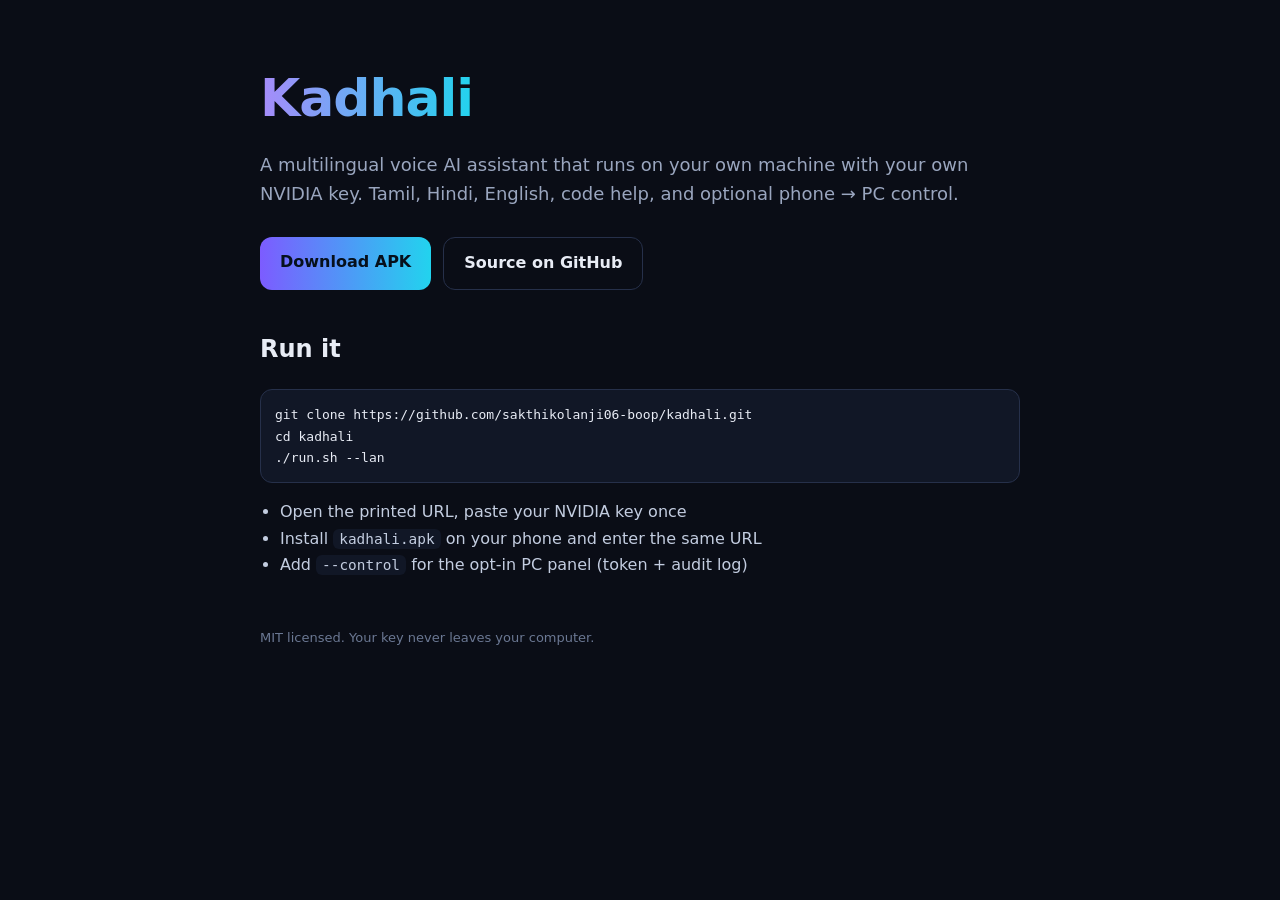
==== docs/index.html @ 9f773173 "Add GitHub Pages landing page" ====
<!doctype html>
<html lang="en">
<head>
<meta charset="utf-8"/>
<meta name="viewport" content="width=device-width,initial-scale=1"/>
<title>Kadhali — voice AI on your own key</title>
<style>
  :root{color-scheme:dark}
  body{margin:0;font:16px/1.65 system-ui,-apple-system,"Segoe UI",Roboto,sans-serif;background:#0a0d16;color:#e8ecf5}
  main{max-width:760px;margin:0 auto;padding:56px 20px 80px}
  h1{font-size:clamp(32px,6vw,52px);margin:0 0 8px;letter-spacing:-.02em}
  h1 span{background:linear-gradient(90deg,#a78bfa,#22d3ee);-webkit-background-clip:text;background-clip:text;color:transparent}
  p.lead{color:#9aa6bf;font-size:18px;margin:0 0 28px}
  .btns{display:flex;gap:12px;flex-wrap:wrap;margin:24px 0 40px}
  a.btn{display:inline-block;padding:12px 20px;border-radius:12px;text-decoration:none;font-weight:600}
  a.primary{background:linear-gradient(90deg,#7c5cff,#22d3ee);color:#06101c}
  a.ghost{border:1px solid #26304a;color:#e8ecf5}
  pre{background:#111726;border:1px solid #26304a;border-radius:12px;padding:14px;overflow:auto;font-size:13px}
  ul{padding-left:20px;color:#c3cde0}
  code{background:#111726;padding:2px 6px;border-radius:6px;font-size:.9em}
  footer{margin-top:48px;color:#6b7893;font-size:13px}
</style>
</head>
<body>
<main>
  <h1><span>Kadhali</span></h1>
  <p class="lead">A multilingual voice AI assistant that runs on your own machine with your own NVIDIA key. Tamil, Hindi, English, code help, and optional phone → PC control.</p>
  <div class="btns">
    <a class="btn primary" href="https://github.com/sakthikolanji06-boop/kadhali/releases/latest">Download APK</a>
    <a class="btn ghost" href="https://github.com/sakthikolanji06-boop/kadhali">Source on GitHub</a>
  </div>
  <h2>Run it</h2>
  <pre>git clone https://github.com/sakthikolanji06-boop/kadhali.git
cd kadhali
./run.sh --lan</pre>
  <ul>
    <li>Open the printed URL, paste your NVIDIA key once</li>
    <li>Install <code>kadhali.apk</code> on your phone and enter the same URL</li>
    <li>Add <code>--control</code> for the opt-in PC panel (token + audit log)</li>
  </ul>
  <footer>MIT licensed. Your key never leaves your computer.</footer>
</main>
</body>
</html>
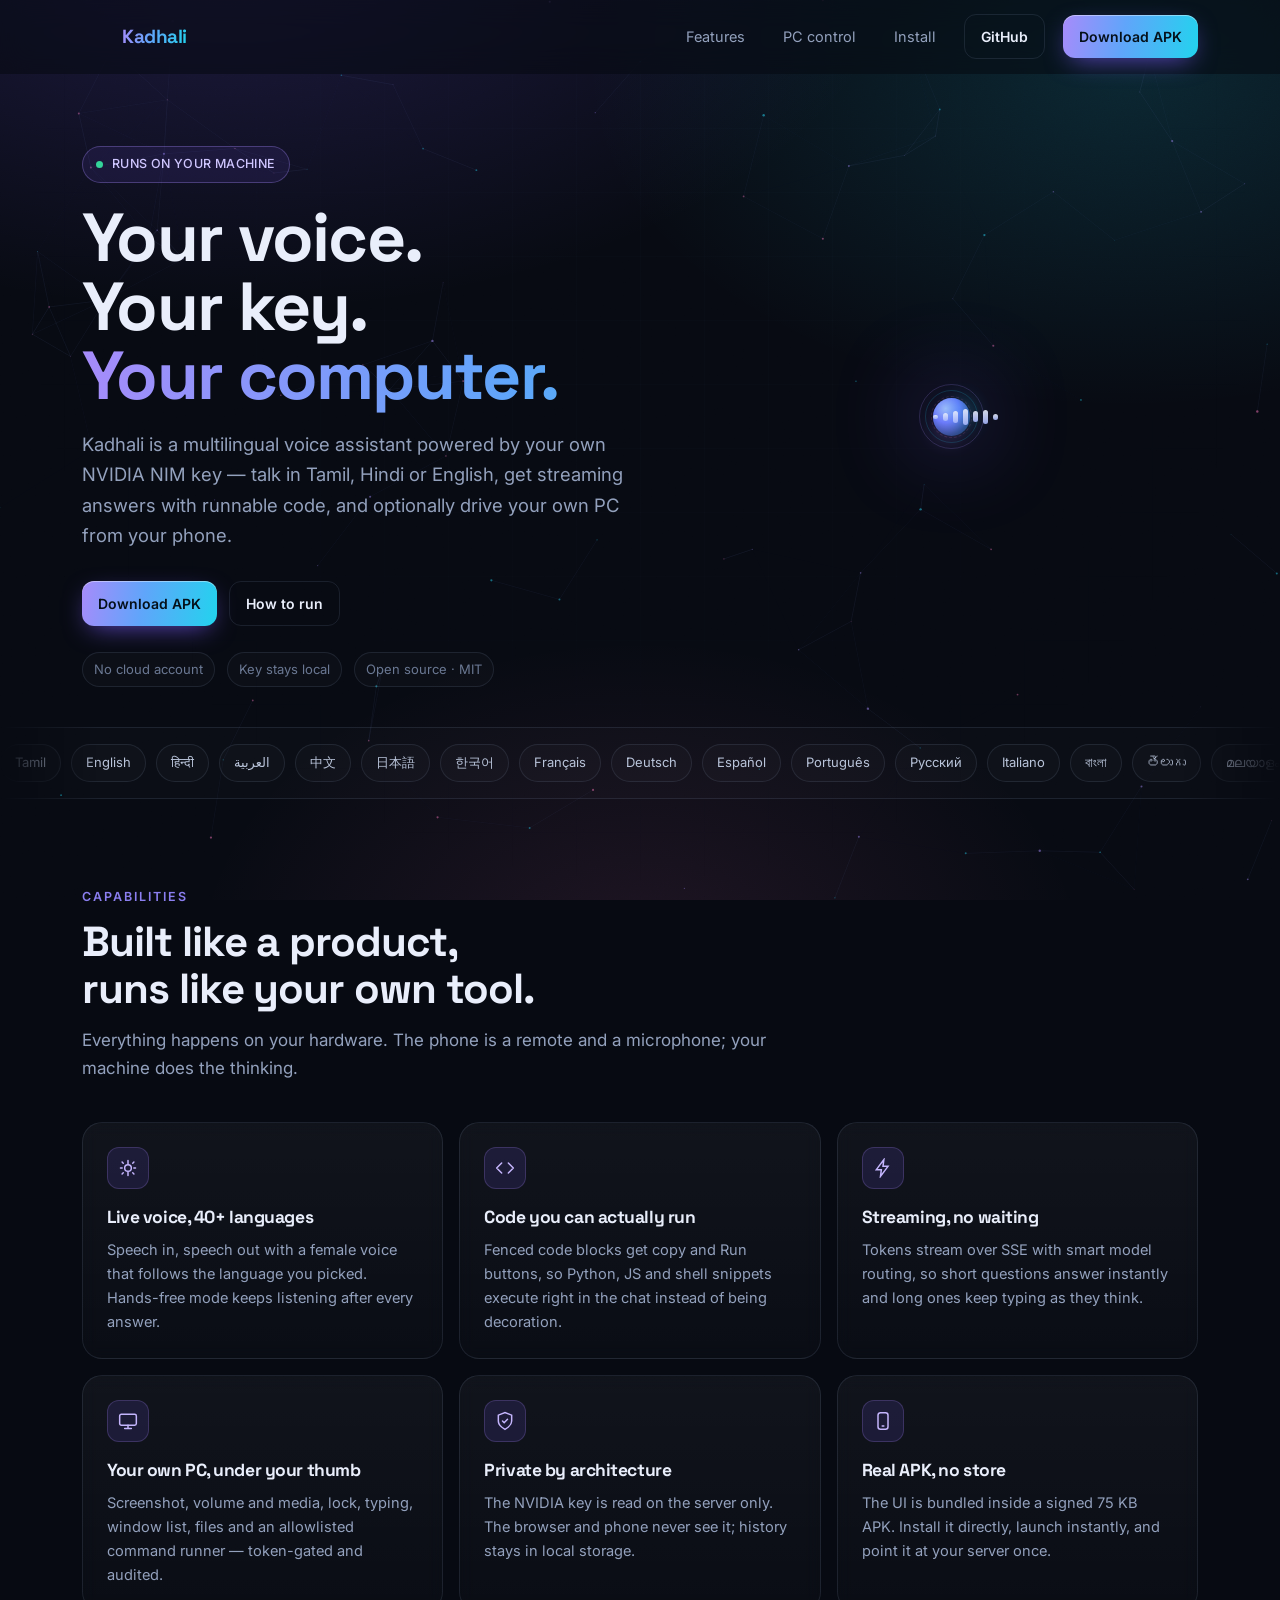
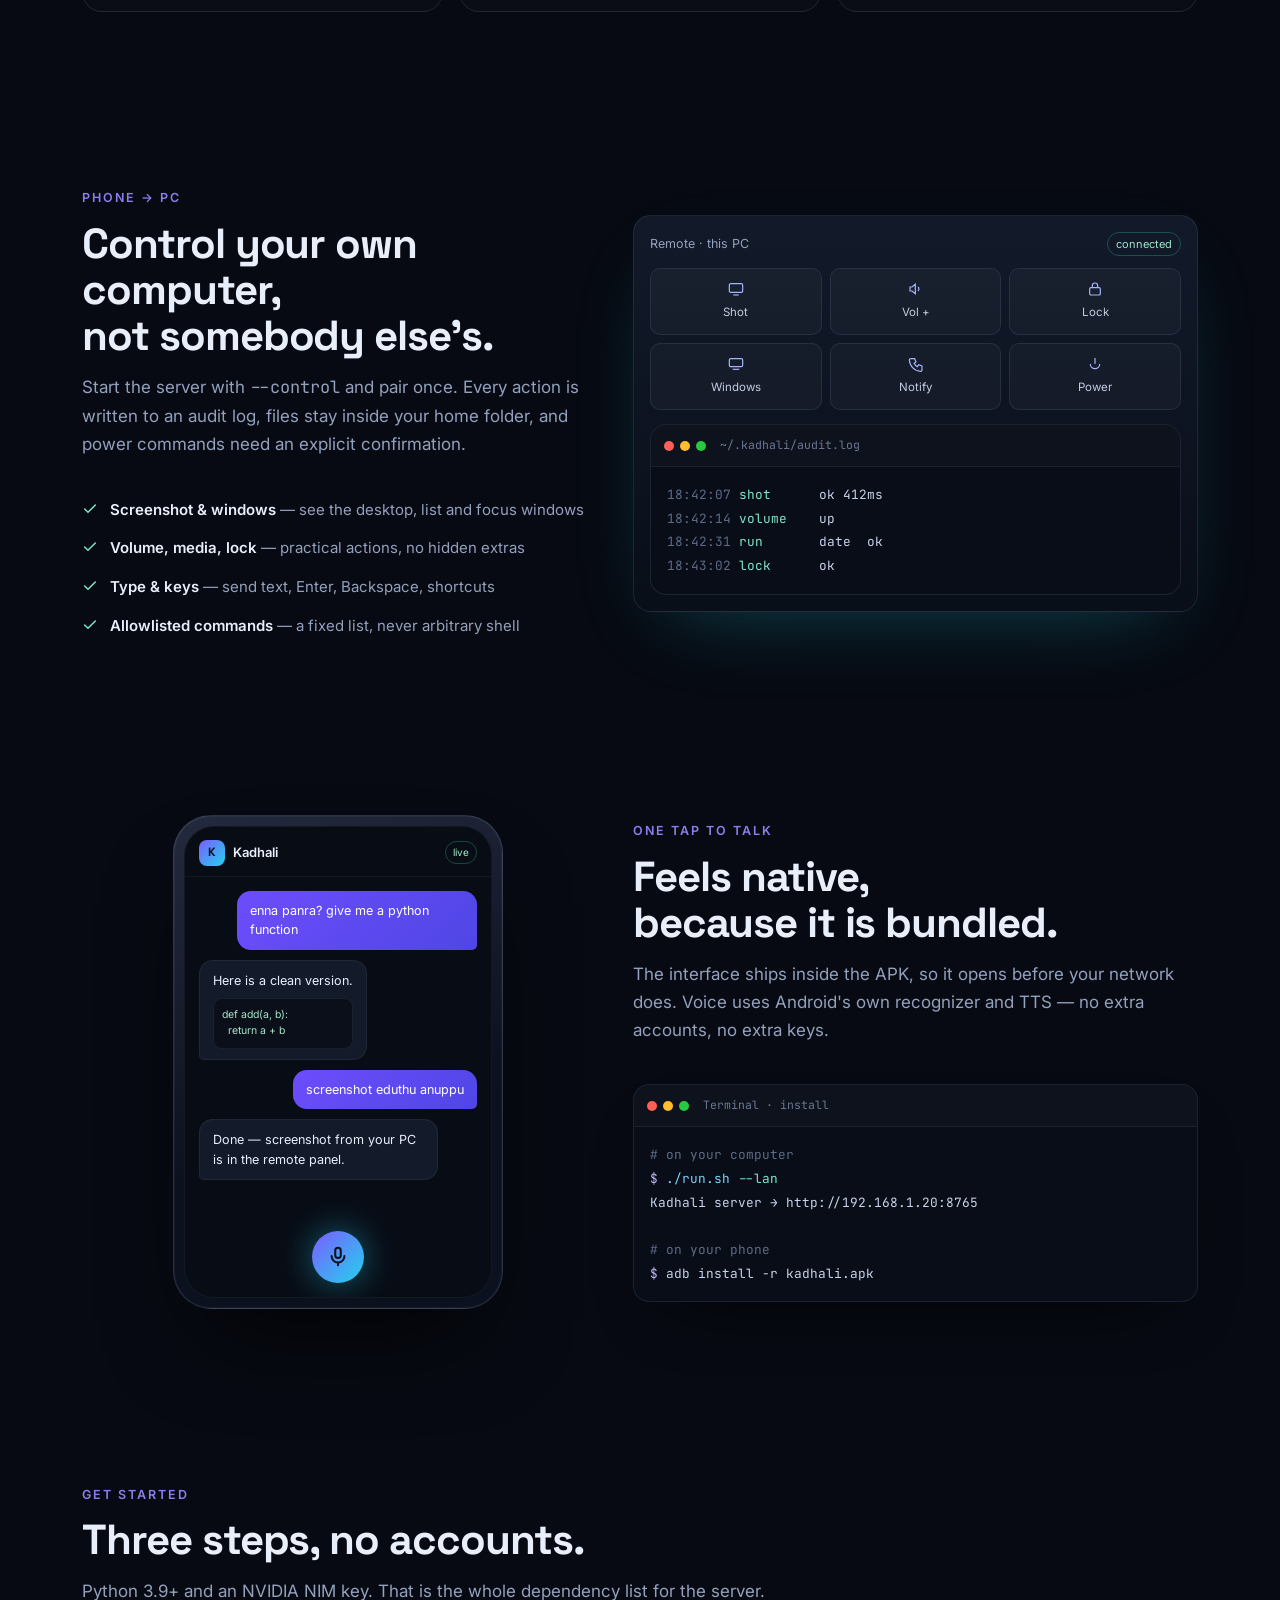
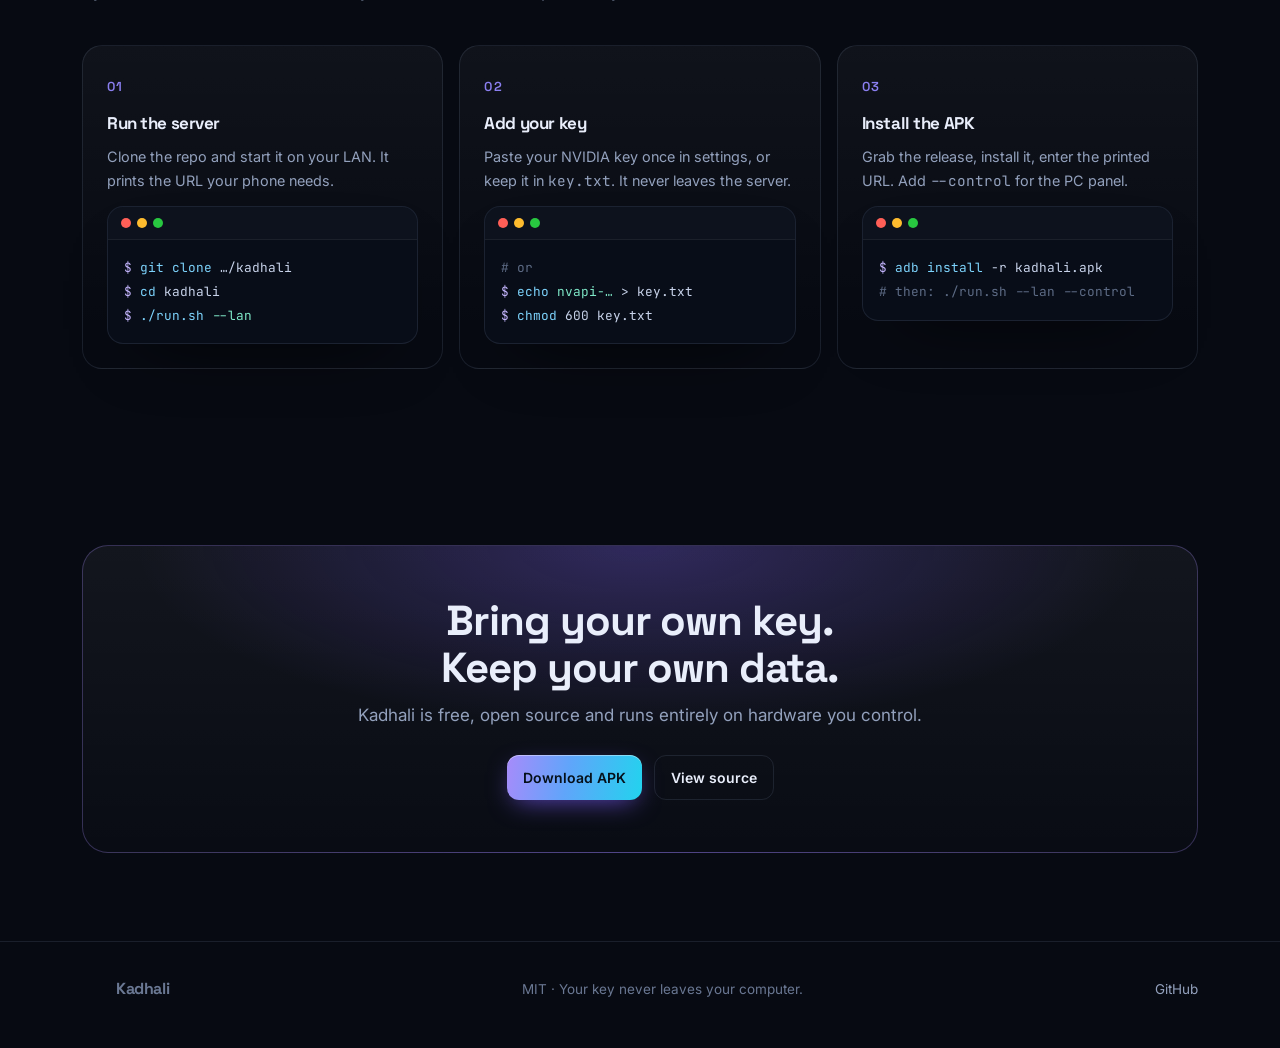
==== commit f3217668: "Redesign landing page: aurora hero, animated orb, glass cards, phone mockup" ====
--- a/docs/index.html
+++ b/docs/index.html
@@ -2,43 +2,479 @@
 <html lang="en">
 <head>
 <meta charset="utf-8"/>
-<meta name="viewport" content="width=device-width,initial-scale=1"/>
-<title>Kadhali — voice AI on your own key</title>
+<meta name="viewport" content="width=device-width,initial-scale=1,viewport-fit=cover"/>
+<title>Kadhali — Voice AI on your own key</title>
+<meta name="description" content="Kadhali is a multilingual voice AI assistant that runs on your own machine with your own NVIDIA key — plus opt-in control of your own computer from your phone."/>
+<meta name="theme-color" content="#070a12"/>
+<meta property="og:title" content="Kadhali — Voice AI on your own key"/>
+<meta property="og:description" content="Speak in Tamil, Hindi, English. Code help, streaming answers, and your own PC under your thumb."/>
+<meta property="og:type" content="website"/>
+<link rel="icon" href="data:image/svg+xml,%3Csvg xmlns='http://www.w3.org/2000/svg' viewBox='0 0 64 64'%3E%3Cdefs%3E%3ClinearGradient id='g' x1='0' y1='0' x2='1' y2='1'%3E%3Cstop offset='0' stop-color='%23a78bfa'/%3E%3Cstop offset='1' stop-color='%2322d3ee'/%3E%3C/linearGradient%3E%3C/defs%3E%3Crect width='64' height='64' rx='16' fill='%230b1020'/%3E%3Cg stroke='url(%23g)' stroke-width='5' stroke-linecap='round'%3E%3Cpath d='M14 32v0'/%3E%3Cpath d='M23 24v16'/%3E%3Cpath d='M32 16v32'/%3E%3Cpath d='M41 24v16'/%3E%3Cpath d='M50 32v0'/%3E%3C/g%3E%3C/svg%3E"/>
+<link rel="preconnect" href="https://fonts.googleapis.com"/>
+<link rel="preconnect" href="https://fonts.gstatic.com" crossorigin/>
+<link href="https://fonts.googleapis.com/css2?family=Space+Grotesk:wght@500;600;700&family=Inter:wght@400;500;600&family=JetBrains+Mono:wght@400;500&display=swap" rel="stylesheet"/>
 <style>
-  :root{color-scheme:dark}
-  body{margin:0;font:16px/1.65 system-ui,-apple-system,"Segoe UI",Roboto,sans-serif;background:#0a0d16;color:#e8ecf5}
-  main{max-width:760px;margin:0 auto;padding:56px 20px 80px}
-  h1{font-size:clamp(32px,6vw,52px);margin:0 0 8px;letter-spacing:-.02em}
-  h1 span{background:linear-gradient(90deg,#a78bfa,#22d3ee);-webkit-background-clip:text;background-clip:text;color:transparent}
-  p.lead{color:#9aa6bf;font-size:18px;margin:0 0 28px}
-  .btns{display:flex;gap:12px;flex-wrap:wrap;margin:24px 0 40px}
-  a.btn{display:inline-block;padding:12px 20px;border-radius:12px;text-decoration:none;font-weight:600}
-  a.primary{background:linear-gradient(90deg,#7c5cff,#22d3ee);color:#06101c}
-  a.ghost{border:1px solid #26304a;color:#e8ecf5}
-  pre{background:#111726;border:1px solid #26304a;border-radius:12px;padding:14px;overflow:auto;font-size:13px}
-  ul{padding-left:20px;color:#c3cde0}
-  code{background:#111726;padding:2px 6px;border-radius:6px;font-size:.9em}
-  footer{margin-top:48px;color:#6b7893;font-size:13px}
+  :root{
+    --bg:#070a12; --bg2:#0a0f1c; --card:rgba(18,24,40,.62); --line:rgba(140,160,200,.14);
+    --tx:#e9eefb; --mut:#93a1bd; --dim:#6a7893;
+    --v:#a78bfa; --c:#22d3ee; --p:#f472b6; --g:#34d399;
+    --grad:linear-gradient(100deg,#a78bfa 0%,#60a5fa 45%,#22d3ee 100%);
+    --r:20px; --max:1160px;
+  }
+  *{box-sizing:border-box}
+  html{scroll-behavior:smooth}
+  body{
+    margin:0;background:var(--bg);color:var(--tx);
+    font:16px/1.65 Inter,system-ui,-apple-system,"Segoe UI",Roboto,sans-serif;
+    -webkit-font-smoothing:antialiased;overflow-x:hidden;
+  }
+  h1,h2,h3,.brand{font-family:"Space Grotesk",Inter,sans-serif;letter-spacing:-.025em}
+  a{color:inherit}
+  code,pre{font-family:"JetBrains Mono",ui-monospace,monospace}
+
+  /* ---------- background field ---------- */
+  .field{position:fixed;inset:0;z-index:-2;overflow:hidden;background:
+    radial-gradient(1100px 620px at 18% -8%,rgba(124,92,255,.20),transparent 62%),
+    radial-gradient(900px 560px at 88% 8%,rgba(34,211,238,.14),transparent 60%),
+    radial-gradient(700px 520px at 50% 108%,rgba(244,114,182,.10),transparent 64%),
+    var(--bg);}
+  .field:after{content:"";position:absolute;inset:0;opacity:.35;
+    background-image:url("data:image/svg+xml,%3Csvg xmlns='http://www.w3.org/2000/svg' width='160' height='160'%3E%3Cfilter id='n'%3E%3CfeTurbulence type='fractalNoise' baseFrequency='.85' numOctaves='3'/%3E%3CfeColorMatrix type='saturate' values='0'/%3E%3C/filter%3E%3Crect width='160' height='160' filter='url(%23n)' opacity='.35'/%3E%3C/svg%3E");
+    mix-blend-mode:overlay;pointer-events:none}
+  #stars{position:fixed;inset:0;z-index:-1;pointer-events:none;opacity:.9}
+  .grid-lines{position:fixed;inset:0;z-index:-1;pointer-events:none;opacity:.25;
+    background-image:linear-gradient(rgba(140,160,200,.08) 1px,transparent 1px),linear-gradient(90deg,rgba(140,160,200,.08) 1px,transparent 1px);
+    background-size:64px 64px;
+    mask-image:radial-gradient(circle at 50% 30%,#000 20%,transparent 78%)}
+
+  /* ---------- nav ---------- */
+  header{position:sticky;top:0;z-index:40;backdrop-filter:blur(14px);
+    background:rgba(7,10,18,.55);border-bottom:1px solid transparent;transition:.3s}
+  header.scrolled{background:rgba(7,10,18,.82);border-bottom-color:var(--line)}
+  .nav{max-width:var(--max);margin:0 auto;padding:14px 22px;display:flex;align-items:center;gap:18px}
+  .brand{display:flex;align-items:center;gap:10px;font-weight:700;font-size:19px;text-decoration:none}
+  .brand svg{width:30px;height:30px}
+  .brand b{background:var(--grad);-webkit-background-clip:text;background-clip:text;color:transparent}
+  .nav .sp{flex:1}
+  .nav a.lnk{color:var(--mut);text-decoration:none;font-size:14.5px;padding:8px 10px;border-radius:10px;transition:.2s}
+  .nav a.lnk:hover{color:var(--tx);background:rgba(255,255,255,.05)}
+  .cta{display:inline-flex;align-items:center;gap:8px;padding:10px 16px;border-radius:12px;
+    font-weight:600;font-size:14px;text-decoration:none;white-space:nowrap;
+    background:var(--grad);color:#05101a;
+    box-shadow:0 8px 26px -8px rgba(124,92,255,.75),inset 0 1px 0 rgba(255,255,255,.4);transition:.25s}
+  .cta:hover{transform:translateY(-1px);box-shadow:0 12px 34px -8px rgba(34,211,238,.7)}
+  .cta.ghost{background:transparent;color:var(--tx);border:1px solid var(--line);box-shadow:none}
+  .cta.ghost:hover{background:rgba(255,255,255,.05);border-color:rgba(167,139,250,.45)}
+  @media(max-width:860px){.nav a.lnk{display:none}}
+
+  /* ---------- hero ---------- */
+  .wrap{max-width:var(--max);margin:0 auto;padding:0 22px}
+  .hero{display:grid;grid-template-columns:1.08fr .92fr;gap:44px;align-items:center;
+    padding:72px 22px 40px;max-width:var(--max);margin:0 auto}
+  @media(max-width:1000px){.hero{grid-template-columns:1fr;padding-top:52px;gap:34px;text-align:center}}
+  .tag{display:inline-flex;align-items:center;gap:9px;padding:7px 13px;border-radius:999px;
+    border:1px solid rgba(167,139,250,.32);background:rgba(124,92,255,.10);
+    color:#cfc6ff;font-size:12.5px;font-weight:500;letter-spacing:.03em;text-transform:uppercase}
+  .dot{width:7px;height:7px;border-radius:50%;background:var(--g);box-shadow:0 0 0 0 rgba(52,211,153,.6);animation:pulse 2.4s infinite}
+  @keyframes pulse{0%{box-shadow:0 0 0 0 rgba(52,211,153,.55)}70%{box-shadow:0 0 0 10px rgba(52,211,153,0)}100%{box-shadow:0 0 0 0 rgba(52,211,153,0)}}
+  h1{font-size:clamp(38px,5.4vw,68px);line-height:1.02;margin:20px 0 18px;font-weight:700}
+  h1 .grad{background:var(--grad);background-size:200% 100%;-webkit-background-clip:text;background-clip:text;color:transparent;animation:slide 9s linear infinite}
+  @keyframes slide{to{background-position:200% 0}}
+  .sub{color:var(--mut);font-size:clamp(16px,1.5vw,18.5px);max-width:56ch;margin:0 0 30px}
+  @media(max-width:1000px){.sub{margin-left:auto;margin-right:auto}}
+  .row{display:flex;gap:12px;flex-wrap:wrap}
+  @media(max-width:1000px){.row{justify-content:center}}
+  .pill{display:inline-flex;gap:8px;align-items:center;font-size:13px;color:var(--dim);
+    border:1px solid var(--line);padding:6px 11px;border-radius:999px;background:rgba(255,255,255,.02)}
+
+  /* hero visual */
+  .orb{position:relative;aspect-ratio:1/1;max-width:430px;margin:0 auto;display:grid;place-items:center}
+  .orb .ring{position:absolute;inset:0;border-radius:50%;border:1px solid rgba(167,139,250,.20);
+    animation:spin 24s linear infinite}
+  .orb .ring:nth-child(2){inset:9%;border-color:rgba(34,211,238,.18);animation-duration:18s;animation-direction:reverse}
+  .orb .ring:nth-child(3){inset:18%;border-style:dashed;border-color:rgba(244,114,182,.16);animation-duration:32s}
+  @keyframes spin{to{transform:rotate(360deg)}}
+  .core{width:58%;aspect-ratio:1;border-radius:50%;position:relative;
+    background:radial-gradient(circle at 34% 28%,#c4b5fd 0%,#7c5cff 38%,#2b1a6b 72%,#100a26 100%);
+    box-shadow:0 0 90px 10px rgba(124,92,255,.42),inset 0 0 60px rgba(34,211,238,.28);
+    display:grid;place-items:center;animation:breathe 6s ease-in-out infinite}
+  @keyframes breathe{50%{transform:scale(1.045)}}
+  .core:before{content:"";position:absolute;inset:-2px;border-radius:50%;
+    background:conic-gradient(from 0deg,transparent,rgba(34,211,238,.65),transparent 38%,rgba(167,139,250,.6),transparent 72%);
+    filter:blur(10px);opacity:.85;animation:spin 12s linear infinite}
+  .bars{display:flex;gap:5px;align-items:center;height:44%;position:relative;z-index:1}
+  .bars i{width:5px;border-radius:5px;background:linear-gradient(180deg,#e9eefb,#a5b4fc);opacity:.9;
+    animation:eq 1.15s ease-in-out infinite}
+  .bars i:nth-child(1){height:22%;animation-delay:-.1s}.bars i:nth-child(2){height:46%;animation-delay:-.35s}
+  .bars i:nth-child(3){height:72%;animation-delay:-.2s}.bars i:nth-child(4){height:94%;animation-delay:-.55s}
+  .bars i:nth-child(5){height:64%;animation-delay:-.15s}.bars i:nth-child(6){height:82%;animation-delay:-.45s}
+  .bars i:nth-child(7){height:38%;animation-delay:-.3s}
+  @keyframes eq{50%{transform:scaleY(.32)}}
+
+  /* ---------- sections ---------- */
+  section{padding:88px 0;position:relative}
+  .kicker{font-size:12.5px;letter-spacing:.16em;text-transform:uppercase;color:#8b7ff0;font-weight:600;margin:0 0 12px}
+  h2{font-size:clamp(27px,3.6vw,42px);line-height:1.1;margin:0 0 14px}
+  .lead{color:var(--mut);max-width:64ch;margin:0 0 40px;font-size:17px}
+
+  .grid{display:grid;gap:16px;grid-template-columns:repeat(3,1fr)}
+  @media(max-width:940px){.grid{grid-template-columns:repeat(2,1fr)}}
+  @media(max-width:620px){.grid{grid-template-columns:1fr}}
+  .card{position:relative;padding:24px;border-radius:var(--r);border:1px solid var(--line);
+    background:linear-gradient(180deg,rgba(255,255,255,.045),rgba(255,255,255,.015));
+    backdrop-filter:blur(8px);transition:transform .35s,border-color .35s,box-shadow .35s;overflow:hidden}
+  .card:before{content:"";position:absolute;inset:-1px;border-radius:inherit;padding:1px;opacity:0;transition:.35s;
+    background:linear-gradient(140deg,rgba(167,139,250,.7),transparent 40%,rgba(34,211,238,.6));
+    -webkit-mask:linear-gradient(#000 0 0) content-box,linear-gradient(#000 0 0);
+    -webkit-mask-composite:xor;mask-composite:exclude;pointer-events:none}
+  .card:hover{transform:translateY(-4px);box-shadow:0 24px 60px -28px rgba(124,92,255,.55)}
+  .card:hover:before{opacity:1}
+  .ico{width:42px;height:42px;border-radius:12px;display:grid;place-items:center;margin-bottom:14px;
+    background:rgba(124,92,255,.13);border:1px solid rgba(167,139,250,.22);color:#c4b5fd}
+  .card h3{margin:0 0 6px;font-size:17.5px}
+  .card p{margin:0;color:var(--mut);font-size:14.6px}
+
+  /* showcase */
+  .show{display:grid;grid-template-columns:.95fr 1.05fr;gap:40px;align-items:center}
+  @media(max-width:980px){.show{grid-template-columns:1fr}}
+  .phone{width:min(330px,84vw);margin:0 auto;border-radius:38px;padding:10px;position:relative;
+    background:linear-gradient(160deg,#232a3d,#0c1120 60%);
+    border:1px solid rgba(160,175,210,.20);
+    box-shadow:0 50px 100px -40px rgba(0,0,0,.9),0 0 0 1px rgba(255,255,255,.04) inset}
+  .screen{border-radius:30px;background:#080c15;overflow:hidden;border:1px solid rgba(255,255,255,.05)}
+  .s-top{display:flex;align-items:center;gap:8px;padding:13px 14px 10px;border-bottom:1px solid rgba(255,255,255,.05)}
+  .s-logo{width:26px;height:26px;border-radius:8px;background:linear-gradient(135deg,#7c5cff,#22d3ee);display:grid;place-items:center;font-size:12px;font-weight:800;color:#06101c;font-family:"Space Grotesk"}
+  .s-name{font-size:13px;font-weight:600}
+  .s-live{margin-left:auto;font-size:10px;color:#9fe8c8;border:1px solid rgba(52,211,153,.3);padding:2px 7px;border-radius:999px}
+  .s-body{padding:14px;display:flex;flex-direction:column;gap:10px;min-height:352px}
+  .msg{max-width:86%;padding:10px 13px;border-radius:14px;font-size:12.6px;line-height:1.55}
+  .msg.me{align-self:flex-end;background:linear-gradient(135deg,#6d4dfc,#4f46e5);color:#fff;border-bottom-right-radius:5px}
+  .msg.ai{align-self:flex-start;background:#131a2a;border:1px solid rgba(255,255,255,.06);border-bottom-left-radius:5px}
+  .msg .code{margin-top:8px;background:#0a0f1a;border:1px solid rgba(255,255,255,.07);border-radius:9px;padding:8px;font-size:10.5px;color:#a8e6c8;overflow:auto}
+  .mic{margin:2px auto 14px;width:52px;height:52px;border-radius:50%;display:grid;place-items:center;
+    background:linear-gradient(135deg,#7c5cff,#22d3ee);box-shadow:0 0 34px rgba(34,211,238,.45);animation:breathe 3.4s infinite}
+  .mic svg{width:22px;height:22px}
+
+  .feat-list{list-style:none;padding:0;margin:0;display:grid;gap:14px}
+  .feat-list li{display:flex;gap:12px;align-items:flex-start;color:var(--mut);font-size:15px}
+  .feat-list svg{flex:none;margin-top:3px;color:#7ee7c7}
+  .feat-list b{color:var(--tx);font-weight:600}
+
+  /* languages marquee */
+  .marquee{overflow:hidden;border-top:1px solid var(--line);border-bottom:1px solid var(--line);
+    background:rgba(255,255,255,.015);padding:16px 0;
+    mask-image:linear-gradient(90deg,transparent,#000 8%,#000 92%,transparent)}
+  .track{display:flex;gap:10px;width:max-content;animation:marq 42s linear infinite}
+  .marquee:hover .track{animation-play-state:paused}
+  @keyframes marq{to{transform:translateX(-50%)}}
+  .lang{border:1px solid var(--line);border-radius:999px;padding:7px 14px;font-size:13px;color:#b9c4da;white-space:nowrap;background:rgba(255,255,255,.02)}
+
+  /* steps */
+  .steps{display:grid;grid-template-columns:repeat(3,1fr);gap:16px;counter-reset:s}
+  @media(max-width:840px){.steps{grid-template-columns:1fr}}
+  .step{position:relative;padding:26px 24px 24px;border:1px solid var(--line);border-radius:var(--r);
+    background:linear-gradient(180deg,rgba(255,255,255,.04),transparent)}
+  .step:before{counter-increment:s;content:"0" counter(s);font-family:"Space Grotesk";font-size:13px;
+    font-weight:600;color:#8b7ff0;letter-spacing:.1em}
+  .step h3{margin:10px 0 8px;font-size:17px}
+  .step p{margin:0 0 14px;color:var(--mut);font-size:14.4px}
+
+  .term{border:1px solid var(--line);border-radius:16px;background:#080d18;overflow:hidden;
+    box-shadow:0 30px 70px -40px rgba(0,0,0,.9)}
+  .term-bar{display:flex;gap:6px;align-items:center;padding:11px 13px;border-bottom:1px solid rgba(255,255,255,.06);background:rgba(255,255,255,.02)}
+  .term-bar i{width:10px;height:10px;border-radius:50%;background:#2a3550}
+  .term-bar i:nth-child(1){background:#ff5f57}.term-bar i:nth-child(2){background:#febc2e}.term-bar i:nth-child(3){background:#28c840}
+  .term-bar span{margin-left:8px;font-size:11.5px;color:var(--dim);font-family:"JetBrains Mono"}
+  .term pre{margin:0;padding:16px;font-size:12.8px;line-height:1.85;color:#c8d3ea;overflow:auto}
+  .term .c{color:#5d6b85}.term .k{color:#c4b5fd}.term .s{color:#7ee7c7}.term .f{color:#7dd3fc}
+
+  /* pc panel mock */
+  .panel{border:1px solid var(--line);border-radius:18px;padding:16px;background:linear-gradient(180deg,rgba(20,27,45,.9),rgba(10,15,26,.9));
+    box-shadow:0 30px 80px -40px rgba(34,211,238,.35)}
+  .panel-top{display:flex;align-items:center;gap:8px;margin-bottom:12px;font-size:12.5px;color:var(--mut)}
+  .panel-top .state{margin-left:auto;color:#9fe8c8;font-size:11px;border:1px solid rgba(52,211,153,.3);padding:2px 8px;border-radius:999px}
+  .pgrid{display:grid;grid-template-columns:repeat(3,1fr);gap:8px}
+  .pbtn{border:1px solid var(--line);border-radius:10px;padding:12px 8px;text-align:center;font-size:11.5px;color:#c3cde0;background:rgba(255,255,255,.03)}
+  .pbtn svg{display:block;margin:0 auto 6px;width:16px;height:16px;color:#a5b4fc}
+
+  /* cta band */
+  .band{position:relative;border:1px solid rgba(167,139,250,.28);border-radius:26px;overflow:hidden;
+    padding:52px 30px;text-align:center;
+    background:radial-gradient(720px 260px at 50% 0%,rgba(124,92,255,.28),transparent 70%),linear-gradient(180deg,rgba(255,255,255,.05),rgba(255,255,255,.01))}
+  .band h2{margin-bottom:10px}
+  .band .lead{margin:0 auto 26px}
+  footer{border-top:1px solid var(--line);padding:34px 0 46px;color:var(--dim);font-size:13.5px}
+  .foot{display:flex;gap:18px;flex-wrap:wrap;align-items:center;justify-content:space-between}
+  .foot a{color:var(--mut);text-decoration:none}
+  .foot a:hover{color:var(--tx)}
+
+  .reveal{opacity:0;transform:translateY(22px);transition:opacity .7s cubic-bezier(.2,.7,.2,1),transform .7s cubic-bezier(.2,.7,.2,1)}
+  .reveal.on{opacity:1;transform:none}
+  @media(prefers-reduced-motion:reduce){
+    *,*:before,*:after{animation:none!important;transition:none!important}
+    .reveal{opacity:1;transform:none}
+  }
 </style>
 </head>
 <body>
-<main>
-  <h1><span>Kadhali</span></h1>
-  <p class="lead">A multilingual voice AI assistant that runs on your own machine with your own NVIDIA key. Tamil, Hindi, English, code help, and optional phone → PC control.</p>
-  <div class="btns">
-    <a class="btn primary" href="https://github.com/sakthikolanji06-boop/kadhali/releases/latest">Download APK</a>
-    <a class="btn ghost" href="https://github.com/sakthikolanji06-boop/kadhali">Source on GitHub</a>
-  </div>
-  <h2>Run it</h2>
-  <pre>git clone https://github.com/sakthikolanji06-boop/kadhali.git
-cd kadhali
-./run.sh --lan</pre>
-  <ul>
-    <li>Open the printed URL, paste your NVIDIA key once</li>
-    <li>Install <code>kadhali.apk</code> on your phone and enter the same URL</li>
-    <li>Add <code>--control</code> for the opt-in PC panel (token + audit log)</li>
-  </ul>
-  <footer>MIT licensed. Your key never leaves your computer.</footer>
-</main>
+<div class="field"></div>
+<div class="grid-lines"></div>
+<canvas id="stars"></canvas>
+
+<header id="hdr">
+  <div class="nav">
+    <a class="brand" href="#top">
+      <svg viewBox="0 0 64 64" aria-hidden="true"><defs><linearGradient id="lg" x1="0" y1="0" x2="1" y2="1"><stop offset="0" stop-color="#a78bfa"/><stop offset="1" stop-color="#22d3ee"/></linearGradient></defs><g stroke="url(#lg)" stroke-width="5.5" stroke-linecap="round"><path d="M13 32v.1"/><path d="M22 23v18"/><path d="M31 14v36"/><path d="M40 23v18"/><path d="M49 32v.1"/></g></svg>
+      <b>Kadhali</b>
+    </a>
+    <div class="sp"></div>
+    <a class="lnk" href="#features">Features</a>
+    <a class="lnk" href="#control">PC control</a>
+    <a class="lnk" href="#install">Install</a>
+    <a class="cta ghost" href="https://github.com/sakthikolanji06-boop/kadhali">GitHub</a>
+    <a class="cta" href="https://github.com/sakthikolanji06-boop/kadhali/releases/latest">Download APK</a>
+  </div>
+</header>
+
+<div id="top" class="hero">
+  <div>
+    <span class="tag"><span class="dot"></span> Runs on your machine</span>
+    <h1>Your voice.<br/>Your key.<br/><span class="grad">Your computer.</span></h1>
+    <p class="sub">Kadhali is a multilingual voice assistant powered by your own NVIDIA NIM key — talk in Tamil, Hindi or English, get streaming answers with runnable code, and optionally drive your own PC from your phone.</p>
+    <div class="row" style="margin-bottom:26px">
+      <a class="cta" href="https://github.com/sakthikolanji06-boop/kadhali/releases/latest">Download APK</a>
+      <a class="cta ghost" href="#install">How to run</a>
+    </div>
+    <div class="row">
+      <span class="pill">No cloud account</span>
+      <span class="pill">Key stays local</span>
+      <span class="pill">Open source · MIT</span>
+    </div>
+  </div>
+  <div class="orb" aria-hidden="true">
+    <div class="ring"></div><div class="ring"></div><div class="ring"></div>
+    <div class="core"><div class="bars"><i></i><i></i><i></i><i></i><i></i><i></i><i></i></div></div>
+  </div>
+</div>
+
+<div class="marquee" aria-hidden="true">
+  <div class="track" id="track"></div>
+</div>
+
+<section id="features">
+  <div class="wrap">
+    <p class="kicker reveal">Capabilities</p>
+    <h2 class="reveal">Built like a product,<br/>runs like your own tool.</h2>
+    <p class="lead reveal">Everything happens on your hardware. The phone is a remote and a microphone; your machine does the thinking.</p>
+    <div class="grid">
+      <article class="card reveal">
+        <div class="ico"><svg width="20" height="20" viewBox="0 0 24 24" fill="none" stroke="currentColor" stroke-width="1.8" stroke-linecap="round"><path d="M12 3v4M12 17v4M5 12H3M21 12h-2M6.3 6.3 4.9 4.9M19.1 19.1l-1.4-1.4M6.3 17.7l-1.4 1.4M19.1 4.9l-1.4 1.4"/><circle cx="12" cy="12" r="4"/></svg></div>
+        <h3>Live voice, 40+ languages</h3>
+        <p>Speech in, speech out with a female voice that follows the language you picked. Hands-free mode keeps listening after every answer.</p>
+      </article>
+      <article class="card reveal">
+        <div class="ico"><svg width="20" height="20" viewBox="0 0 24 24" fill="none" stroke="currentColor" stroke-width="1.8" stroke-linecap="round" stroke-linejoin="round"><path d="m8 6-6 6 6 6M16 6l6 6-6 6"/></svg></div>
+        <h3>Code you can actually run</h3>
+        <p>Fenced code blocks get copy and Run buttons, so Python, JS and shell snippets execute right in the chat instead of being decoration.</p>
+      </article>
+      <article class="card reveal">
+        <div class="ico"><svg width="20" height="20" viewBox="0 0 24 24" fill="none" stroke="currentColor" stroke-width="1.8" stroke-linecap="round"><path d="M13 2 4 14h6l-1 8 9-12h-6l1-8Z"/></svg></div>
+        <h3>Streaming, no waiting</h3>
+        <p>Tokens stream over SSE with smart model routing, so short questions answer instantly and long ones keep typing as they think.</p>
+      </article>
+      <article class="card reveal">
+        <div class="ico"><svg width="20" height="20" viewBox="0 0 24 24" fill="none" stroke="currentColor" stroke-width="1.8" stroke-linecap="round"><rect x="2" y="4" width="20" height="13" rx="2"/><path d="M8 21h8M12 17v4"/></svg></div>
+        <h3>Your own PC, under your thumb</h3>
+        <p>Screenshot, volume and media, lock, typing, window list, files and an allowlisted command runner — token-gated and audited.</p>
+      </article>
+      <article class="card reveal">
+        <div class="ico"><svg width="20" height="20" viewBox="0 0 24 24" fill="none" stroke="currentColor" stroke-width="1.8" stroke-linecap="round"><path d="M12 22s8-4 8-10V5l-8-3-8 3v7c0 6 8 10 8 10Z"/><path d="m9 12 2 2 4-4"/></svg></div>
+        <h3>Private by architecture</h3>
+        <p>The NVIDIA key is read on the server only. The browser and phone never see it; history stays in local storage.</p>
+      </article>
+      <article class="card reveal">
+        <div class="ico"><svg width="20" height="20" viewBox="0 0 24 24" fill="none" stroke="currentColor" stroke-width="1.8" stroke-linecap="round"><rect x="6" y="2" width="12" height="20" rx="3"/><path d="M11 18h2"/></svg></div>
+        <h3>Real APK, no store</h3>
+        <p>The UI is bundled inside a signed 75 KB APK. Install it directly, launch instantly, and point it at your server once.</p>
+      </article>
+    </div>
+  </div>
+</section>
+
+<section id="control">
+  <div class="wrap show">
+    <div class="reveal">
+      <p class="kicker">Phone → PC</p>
+      <h2>Control your own computer,<br/>not somebody else's.</h2>
+      <p class="lead">Start the server with <code>--control</code> and pair once. Every action is written to an audit log, files stay inside your home folder, and power commands need an explicit confirmation.</p>
+      <ul class="feat-list">
+        <li><svg width="16" height="16" viewBox="0 0 24 24" fill="none" stroke="currentColor" stroke-width="2.2" stroke-linecap="round"><path d="m4 12 5 5L20 6"/></svg><span><b>Screenshot &amp; windows</b> — see the desktop, list and focus windows</span></li>
+        <li><svg width="16" height="16" viewBox="0 0 24 24" fill="none" stroke="currentColor" stroke-width="2.2" stroke-linecap="round"><path d="m4 12 5 5L20 6"/></svg><span><b>Volume, media, lock</b> — practical actions, no hidden extras</span></li>
+        <li><svg width="16" height="16" viewBox="0 0 24 24" fill="none" stroke="currentColor" stroke-width="2.2" stroke-linecap="round"><path d="m4 12 5 5L20 6"/></svg><span><b>Type &amp; keys</b> — send text, Enter, Backspace, shortcuts</span></li>
+        <li><svg width="16" height="16" viewBox="0 0 24 24" fill="none" stroke="currentColor" stroke-width="2.2" stroke-linecap="round"><path d="m4 12 5 5L20 6"/></svg><span><b>Allowlisted commands</b> — a fixed list, never arbitrary shell</span></li>
+      </ul>
+    </div>
+    <div class="panel reveal" aria-hidden="true">
+      <div class="panel-top">Remote · this PC <span class="state">connected</span></div>
+      <div class="pgrid">
+        <div class="pbtn"><svg viewBox="0 0 24 24" fill="none" stroke="currentColor" stroke-width="1.8"><rect x="2" y="4" width="20" height="13" rx="2"/><path d="M8 21h8"/></svg>Shot</div>
+        <div class="pbtn"><svg viewBox="0 0 24 24" fill="none" stroke="currentColor" stroke-width="1.8"><path d="M11 5 6 9H3v6h3l5 4V5Z"/><path d="M15 9a4 4 0 0 1 0 6"/></svg>Vol +</div>
+        <div class="pbtn"><svg viewBox="0 0 24 24" fill="none" stroke="currentColor" stroke-width="1.8"><rect x="4" y="10" width="16" height="11" rx="2"/><path d="M8 10V7a4 4 0 0 1 8 0v3"/></svg>Lock</div>
+        <div class="pbtn"><svg viewBox="0 0 24 24" fill="none" stroke="currentColor" stroke-width="1.8"><rect x="2" y="4" width="20" height="12" rx="2"/><path d="M7 20h10"/></svg>Windows</div>
+        <div class="pbtn"><svg viewBox="0 0 24 24" fill="none" stroke="currentColor" stroke-width="1.8"><path d="M4 4h6l2 5-3 2a12 12 0 0 0 5 5l2-3 5 2v6a2 2 0 0 1-2 2A18 18 0 0 1 2 6a2 2 0 0 1 2-2Z"/></svg>Notify</div>
+        <div class="pbtn"><svg viewBox="0 0 24 24" fill="none" stroke="currentColor" stroke-width="1.8"><path d="M12 3v9"/><path d="M5 12a7 7 0 0 0 14 0"/></svg>Power</div>
+      </div>
+      <div class="term" style="margin-top:14px;box-shadow:none">
+        <div class="term-bar"><i></i><i></i><i></i><span>~/.kadhali/audit.log</span></div>
+        <pre><span class="c">18:42:07</span> <span class="s">shot</span>      ok 412ms
+<span class="c">18:42:14</span> <span class="s">volume</span>    up
+<span class="c">18:42:31</span> <span class="s">run</span>       date  ok
+<span class="c">18:43:02</span> <span class="s">lock</span>      ok</pre>
+      </div>
+    </div>
+  </div>
+</section>
+
+<section>
+  <div class="wrap show">
+    <div class="phone reveal" aria-hidden="true">
+      <div class="screen">
+        <div class="s-top"><div class="s-logo">K</div><div class="s-name">Kadhali</div><div class="s-live">live</div></div>
+        <div class="s-body">
+          <div class="msg me">enna panra? give me a python function</div>
+          <div class="msg ai">Here is a clean version.<div class="code">def add(a, b):<br/>&nbsp;&nbsp;return a + b</div></div>
+          <div class="msg me">screenshot eduthu anuppu</div>
+          <div class="msg ai">Done — screenshot from your PC is in the remote panel.</div>
+        </div>
+        <div class="mic"><svg viewBox="0 0 24 24" fill="none" stroke="#06101c" stroke-width="2.2" stroke-linecap="round"><rect x="9" y="2" width="6" height="11" rx="3"/><path d="M5 11a7 7 0 0 0 14 0M12 18v3"/></svg></div>
+      </div>
+    </div>
+    <div class="reveal">
+      <p class="kicker">One tap to talk</p>
+      <h2>Feels native,<br/>because it is bundled.</h2>
+      <p class="lead">The interface ships inside the APK, so it opens before your network does. Voice uses Android's own recognizer and TTS — no extra accounts, no extra keys.</p>
+      <div class="term">
+        <div class="term-bar"><i></i><i></i><i></i><span>Terminal · install</span></div>
+        <pre><span class="c"># on your computer</span>
+<span class="k">$</span> <span class="f">./run.sh</span> <span class="s">--lan</span>
+Kadhali server → http://192.168.1.20:8765
+
+<span class="c"># on your phone</span>
+<span class="k">$</span> adb install -r kadhali.apk</pre>
+      </div>
+    </div>
+  </div>
+</section>
+
+<section id="install">
+  <div class="wrap">
+    <p class="kicker reveal">Get started</p>
+    <h2 class="reveal">Three steps, no accounts.</h2>
+    <p class="lead reveal">Python 3.9+ and an NVIDIA NIM key. That is the whole dependency list for the server.</p>
+    <div class="steps">
+      <div class="step reveal">
+        <h3>Run the server</h3>
+        <p>Clone the repo and start it on your LAN. It prints the URL your phone needs.</p>
+        <div class="term"><div class="term-bar"><i></i><i></i><i></i></div><pre><span class="k">$</span> <span class="f">git clone</span> …/kadhali<br/><span class="k">$</span> <span class="f">cd</span> kadhali<br/><span class="k">$</span> <span class="f">./run.sh</span> <span class="s">--lan</span></pre></div>
+      </div>
+      <div class="step reveal">
+        <h3>Add your key</h3>
+        <p>Paste your NVIDIA key once in settings, or keep it in <code>key.txt</code>. It never leaves the server.</p>
+        <div class="term"><div class="term-bar"><i></i><i></i><i></i></div><pre><span class="c"># or</span><br/><span class="k">$</span> <span class="f">echo</span> <span class="s">nvapi-…</span> &gt; key.txt<br/><span class="k">$</span> <span class="f">chmod</span> 600 key.txt</pre></div>
+      </div>
+      <div class="step reveal">
+        <h3>Install the APK</h3>
+        <p>Grab the release, install it, enter the printed URL. Add <code>--control</code> for the PC panel.</p>
+        <div class="term"><div class="term-bar"><i></i><i></i><i></i></div><pre><span class="k">$</span> <span class="f">adb install</span> -r kadhali.apk<br/><span class="c"># then: ./run.sh --lan --control</span></pre></div>
+      </div>
+    </div>
+  </div>
+</section>
+
+<section>
+  <div class="wrap">
+    <div class="band reveal">
+      <h2>Bring your own key.<br/>Keep your own data.</h2>
+      <p class="lead" style="text-align:center">Kadhali is free, open source and runs entirely on hardware you control.</p>
+      <div class="row" style="justify-content:center">
+        <a class="cta" href="https://github.com/sakthikolanji06-boop/kadhali/releases/latest">Download APK</a>
+        <a class="cta ghost" href="https://github.com/sakthikolanji06-boop/kadhali">View source</a>
+      </div>
+    </div>
+  </div>
+</section>
+
+<footer>
+  <div class="wrap foot">
+    <div class="brand" style="font-size:16px">
+      <svg viewBox="0 0 64 64" style="width:24px;height:24px"><use href="#lg"/><g stroke="url(#lg)" stroke-width="5.5" stroke-linecap="round"><path d="M13 32v.1"/><path d="M22 23v18"/><path d="M31 14v36"/><path d="M40 23v18"/><path d="M49 32v.1"/></g></svg>
+      Kadhali
+    </div>
+    <span>MIT · Your key never leaves your computer.</span>
+    <a href="https://github.com/sakthikolanji06-boop/kadhali">GitHub</a>
+  </div>
+</footer>
+
+<script>
+(function(){
+  var reduce = matchMedia('(prefers-reduced-motion: reduce)').matches;
+
+  var hdr = document.getElementById('hdr');
+  addEventListener('scroll', function(){ hdr.classList.toggle('scrolled', scrollY > 8); }, {passive:true});
+
+  var langs = ['Tamil','English','हिन्दी','العربية','中文','日本語','한국어','Français','Deutsch','Español','Português','Русский','Italiano','বাংলা','తెలుగు','മലയാളം','ಕನ್ನಡ','मराठी','ગુજરાતી','ਪੰਜਾਬੀ','Bahasa','Türkçe','Tiếng Việt','ไทย','Nederlands','Polski','Українська','Svenska'];
+  var track = document.getElementById('track');
+  var html = langs.map(function(l){ return '<span class="lang">' + l + '</span>'; }).join('');
+  track.innerHTML = html + html;
+
+  var io = new IntersectionObserver(function(es){
+    es.forEach(function(e){ if(e.isIntersecting){ e.target.classList.add('on'); io.unobserve(e.target); } });
+  }, {threshold:.12, rootMargin:'0px 0px -40px 0px'});
+  document.querySelectorAll('.reveal').forEach(function(el, i){
+    el.style.transitionDelay = (Math.min(i,6)*55) + 'ms';
+    io.observe(el);
+  });
+
+  if (reduce) return;
+  var cv = document.getElementById('stars'), ctx = cv.getContext('2d');
+  var pts = [], w = 0, h = 0, dpr = Math.min(devicePixelRatio || 1, 2);
+  function size(){
+    w = cv.width = innerWidth * dpr; h = cv.height = innerHeight * dpr;
+    cv.style.width = innerWidth + 'px'; cv.style.height = innerHeight + 'px';
+    var n = Math.min(110, Math.round(innerWidth / 13));
+    pts = Array.from({length:n}, function(){
+      return {x: Math.random()*w, y: Math.random()*h, z: Math.random()*.7+.3, vx:(Math.random()-.5)*.18, vy:(Math.random()-.5)*.18};
+    });
+  }
+  addEventListener('resize', size); size();
+  var mx = w/2, my = h/2;
+  addEventListener('pointermove', function(e){ mx = e.clientX*dpr; my = e.clientY*dpr; }, {passive:true});
+  (function frame(){
+    ctx.clearRect(0,0,w,h);
+    for (var i=0;i<pts.length;i++){
+      var p = pts[i];
+      p.x += p.vx; p.y += p.vy;
+      if (p.x<0||p.x>w) p.vx*=-1;
+      if (p.y<0||p.y>h) p.vy*=-1;
+      var dx = (p.x-mx)/w, dy = (p.y-my)/h, d = Math.sqrt(dx*dx+dy*dy);
+      if (d < .18) { p.x += dx*2.2; p.y += dy*2.2; }
+      ctx.beginPath();
+      ctx.fillStyle = 'rgba(' + (i%3===0?'167,139,250':(i%3===1?'34,211,238':'244,114,182')) + ',' + (0.18 + p.z*0.4) + ')';
+      ctx.arc(p.x, p.y, p.z*1.25*dpr, 0, 6.2832);
+      ctx.fill();
+    }
+    for (var a=0;a<pts.length;a++){
+      for (var b=a+1;b<pts.length;b++){
+        var A = pts[a], B = pts[b], ux = A.x-B.x, uy = A.y-B.y, dd = ux*ux+uy*uy;
+        if (dd < (118*dpr)*(118*dpr)){
+          ctx.strokeStyle = 'rgba(130,150,220,' + (0.10*(1-dd/(118*dpr*118*dpr))) + ')';
+          ctx.beginPath(); ctx.moveTo(A.x,A.y); ctx.lineTo(B.x,B.y); ctx.stroke();
+        }
+      }
+    }
+    requestAnimationFrame(frame);
+  })();
+})();
+</script>
 </body>
 </html>
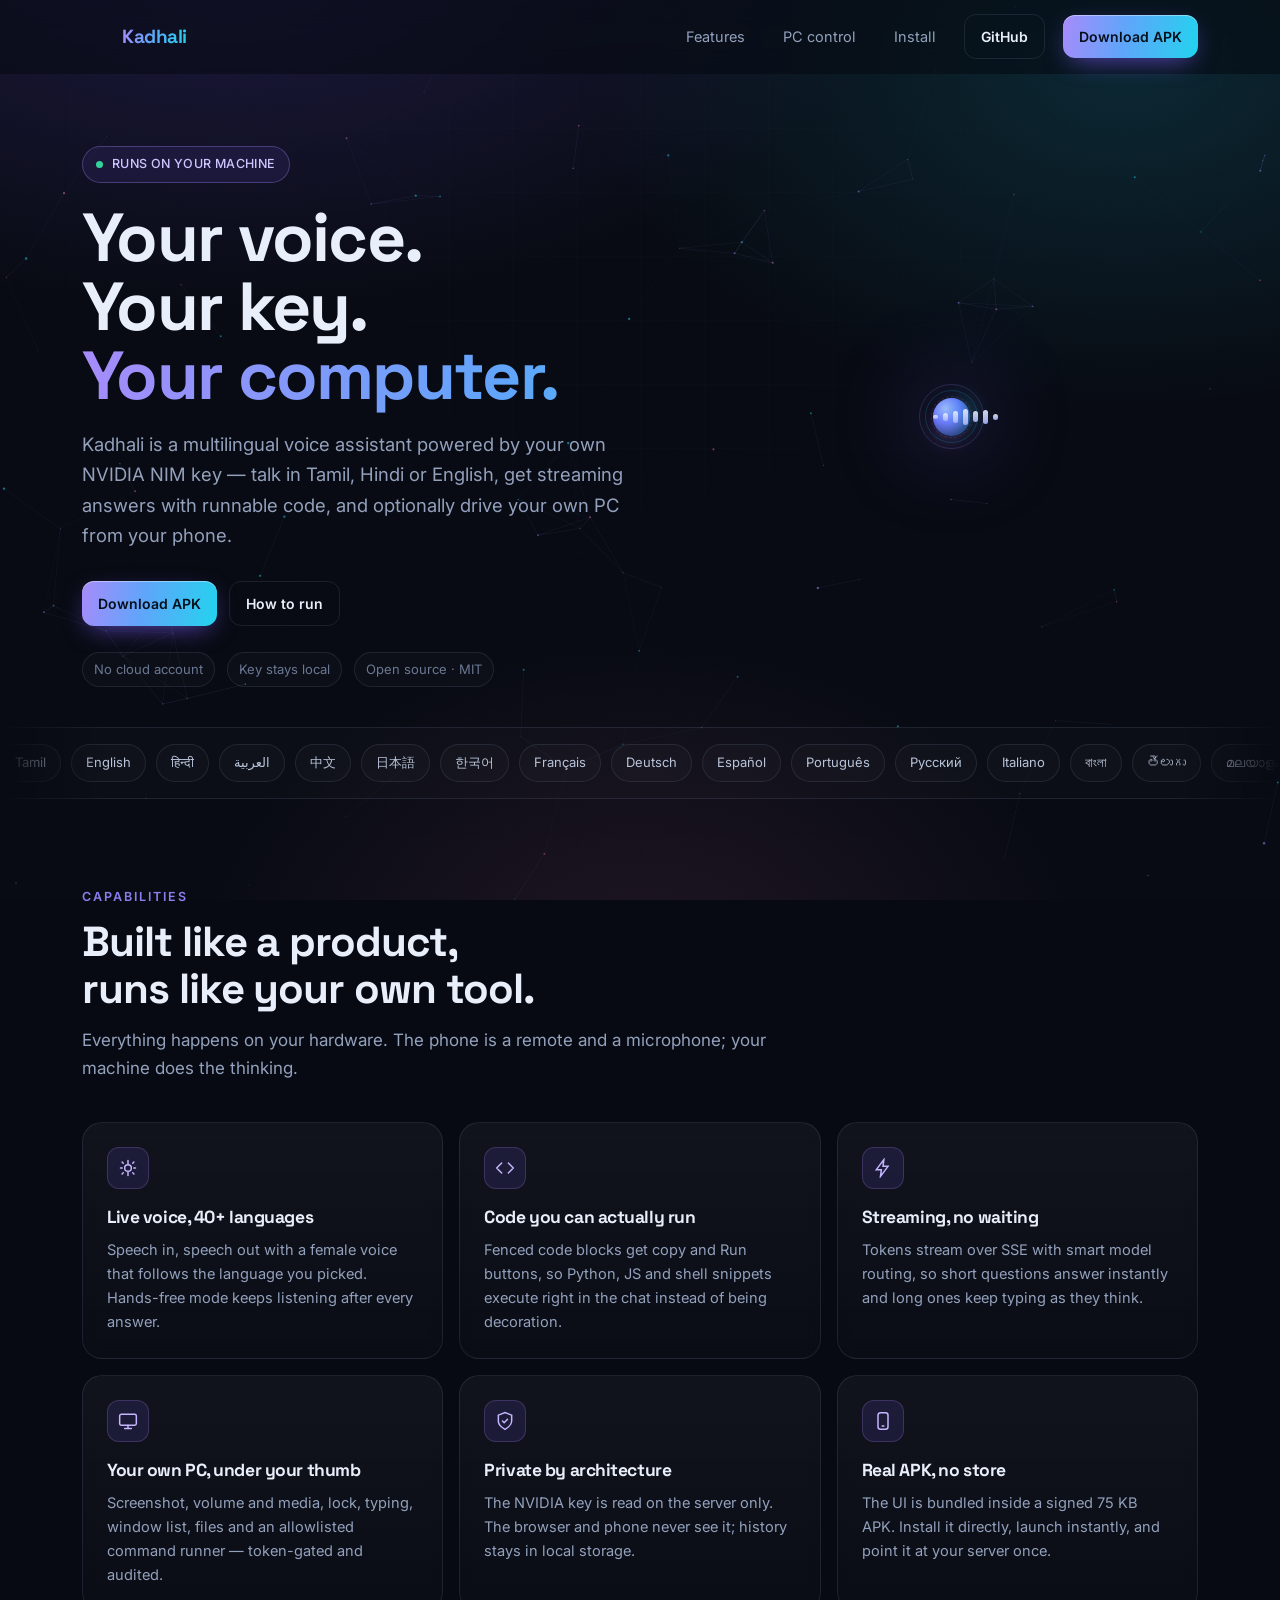
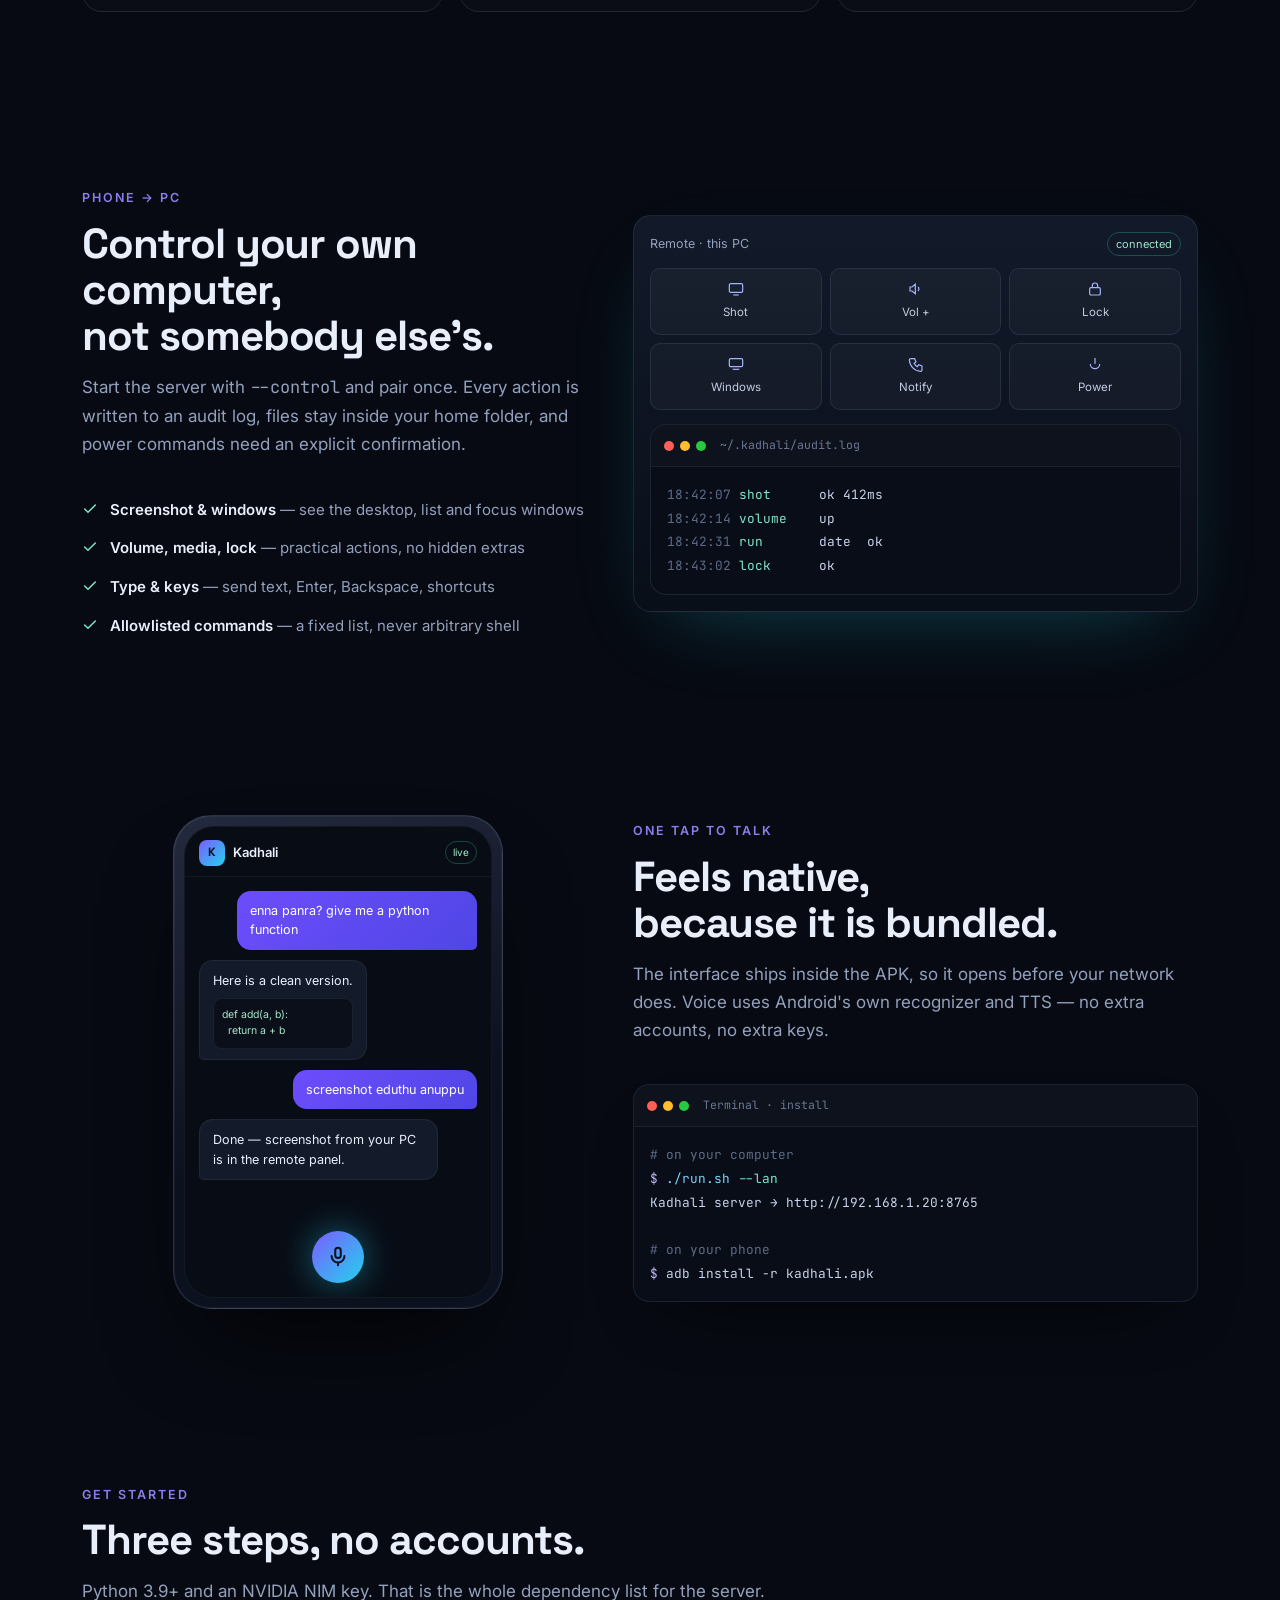
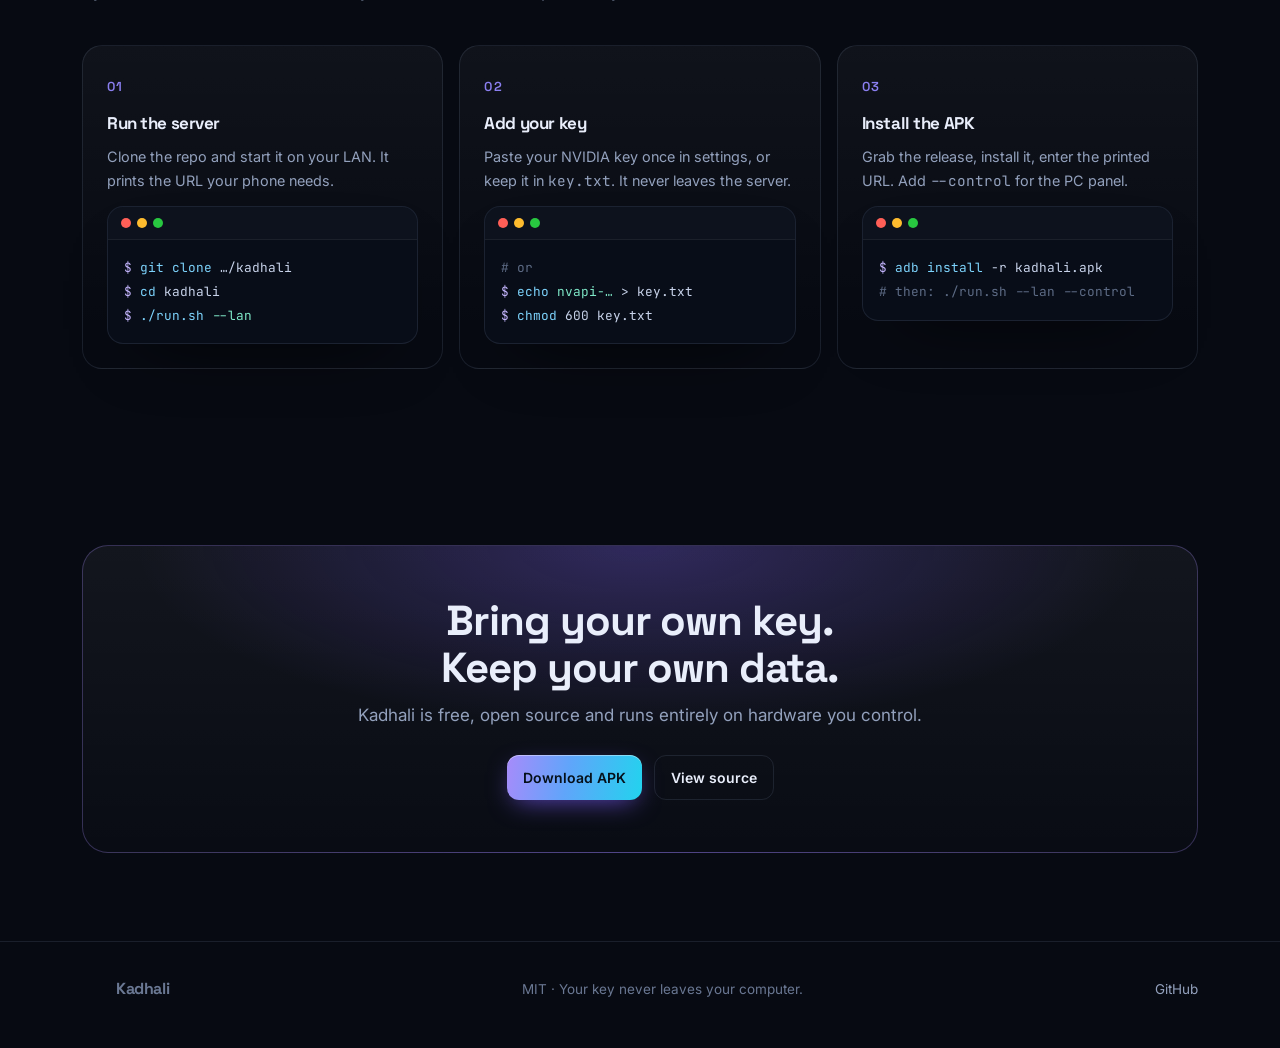
==== commit c36dab24: "Harden landing page JS for old webviews" ====
--- a/docs/index.html
+++ b/docs/index.html
@@ -417,7 +417,7 @@
 
 <script>
 (function(){
-  var reduce = matchMedia('(prefers-reduced-motion: reduce)').matches;
+  var reduce = (typeof matchMedia === 'function') && matchMedia('(prefers-reduced-motion: reduce)').matches;
 
   var hdr = document.getElementById('hdr');
   addEventListener('scroll', function(){ hdr.classList.toggle('scrolled', scrollY > 8); }, {passive:true});
@@ -427,16 +427,24 @@
   var html = langs.map(function(l){ return '<span class="lang">' + l + '</span>'; }).join('');
   track.innerHTML = html + html;
 
-  var io = new IntersectionObserver(function(es){
-    es.forEach(function(e){ if(e.isIntersecting){ e.target.classList.add('on'); io.unobserve(e.target); } });
-  }, {threshold:.12, rootMargin:'0px 0px -40px 0px'});
-  document.querySelectorAll('.reveal').forEach(function(el, i){
-    el.style.transitionDelay = (Math.min(i,6)*55) + 'ms';
-    io.observe(el);
-  });
+  var reveals = document.querySelectorAll('.reveal');
+  if (typeof IntersectionObserver === 'function') {
+    var io = new IntersectionObserver(function(es){
+      es.forEach(function(e){ if(e.isIntersecting){ e.target.classList.add('on'); io.unobserve(e.target); } });
+    }, {threshold:.12, rootMargin:'0px 0px -40px 0px'});
+    reveals.forEach(function(el, i){
+      el.style.transitionDelay = (Math.min(i,6)*55) + 'ms';
+      io.observe(el);
+    });
+  } else {
+    reveals.forEach(function(el){ el.classList.add('on'); });
+  }
 
   if (reduce) return;
-  var cv = document.getElementById('stars'), ctx = cv.getContext('2d');
+  var cv = document.getElementById('stars');
+  if (!cv || !cv.getContext) return;
+  var ctx = cv.getContext('2d');
+  if (!ctx) return;
   var pts = [], w = 0, h = 0, dpr = Math.min(devicePixelRatio || 1, 2);
   function size(){
     w = cv.width = innerWidth * dpr; h = cv.height = innerHeight * dpr;
